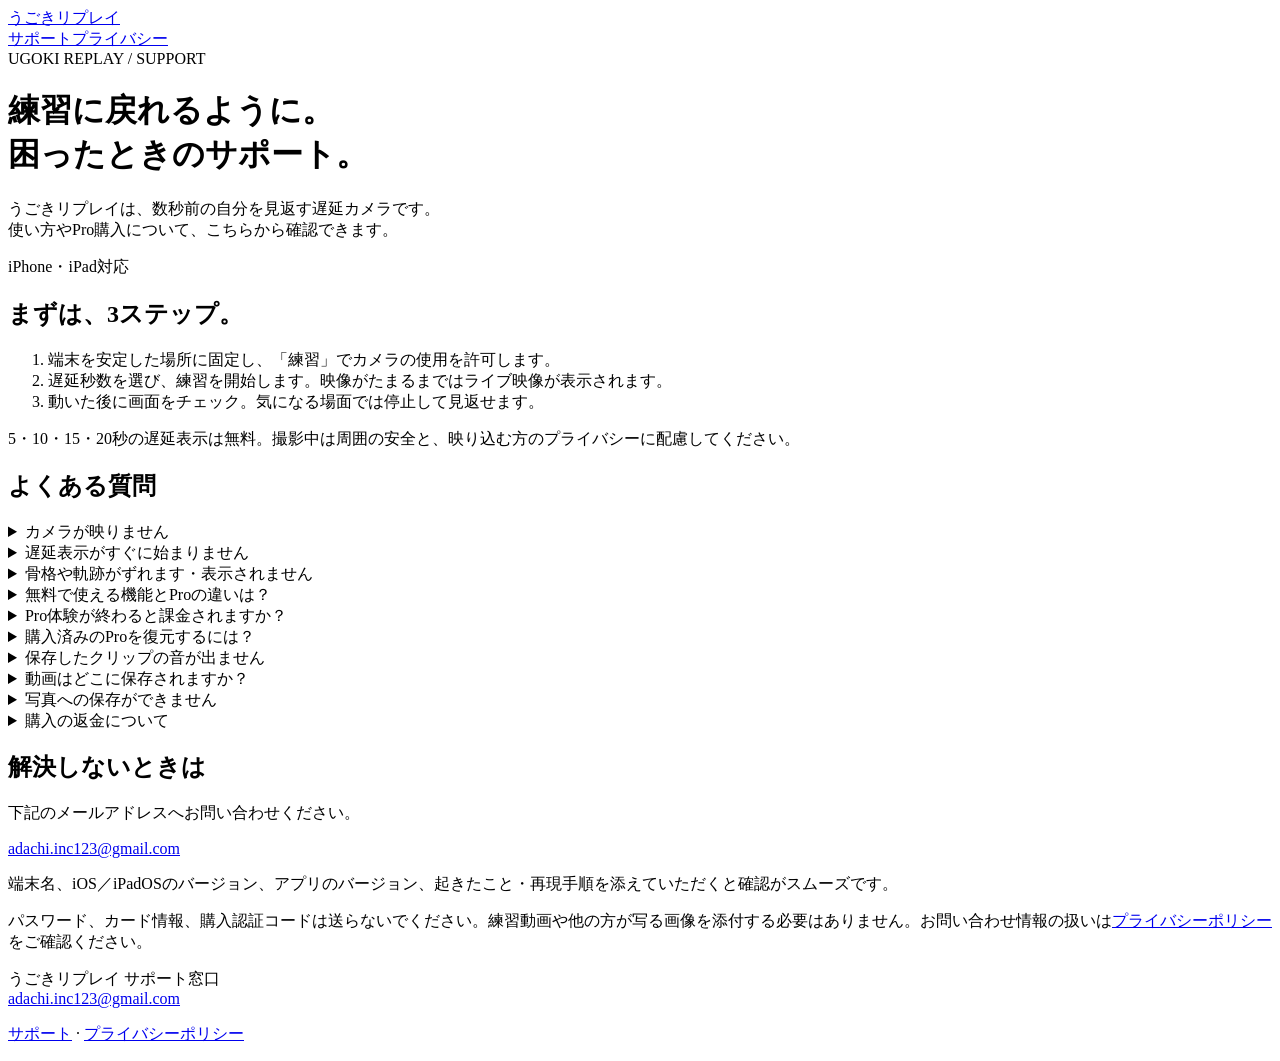
==== ugoki-replay/index.html @ 9cc6ca6f "Add Ugoki Replay support page" ====
<!doctype html>
<html lang="ja"><head><meta charset="utf-8"><meta name="viewport" content="width=device-width, initial-scale=1"><title>サポート | うごきリプレイ</title><meta name="description" content="うごきリプレイの使い方、Proの購入・復元、動画保存に関するFAQとお問い合わせ窓口。"><meta name="theme-color" content="#0b1220"><link rel="stylesheet" href="style.css"></head><body>
<header><a href="./">うごきリプレイ</a><nav aria-label="メインナビゲーション"><a href="./">サポート</a><a href="privacy.html">プライバシー</a></nav></header>
<main><div class="hero"><span class="eyebrow">UGOKI REPLAY / SUPPORT</span><h1>練習に戻れるように。<br>困ったときのサポート。</h1><p class="lead">うごきリプレイは、数秒前の自分を見返す遅延カメラです。<br>使い方やPro購入について、こちらから確認できます。</p><span class="tag">iPhone・iPad対応</span></div>
<section class="card"><h2>まずは、3ステップ。</h2><ol><li>端末を安定した場所に固定し、「練習」でカメラの使用を許可します。</li><li>遅延秒数を選び、練習を開始します。映像がたまるまではライブ映像が表示されます。</li><li>動いた後に画面をチェック。気になる場面では停止して見返せます。</li></ol><p class="muted">5・10・15・20秒の遅延表示は無料。撮影中は周囲の安全と、映り込む方のプライバシーに配慮してください。</p></section>
<section class="card"><h2>よくある質問</h2>
<details><summary>カメラが映りません</summary><p>iPhone／iPadの「設定」で、うごきリプレイのカメラ権限を確認してください。他のカメラアプリを閉じ、アプリを再起動してお試しください。</p></details>
<details><summary>遅延表示がすぐに始まりません</summary><p>選択した秒数の映像がたまるまで、ライブ映像を表示します。端末を固定して、そのままお待ちください。</p></details>
<details><summary>骨格や軌跡がずれます・表示されません</summary><p>明るい場所で、1人の全身が画面に入るように調整してください。骨格・軌跡は推定表示で、暗所、速い動き、身体の隠れなどでずれる場合があります。採点や医療的な評価、正確な距離・速度の計測は行いません。</p></details>
<details><summary>無料で使える機能とProの違いは？</summary><p>無料では20秒までの遅延、前後カメラ切り替え、左右反転などが使えます。Proでは30・60秒遅延、スロー、コマ送り、骨格、軌跡、新規クリップ保存、保存クリップの左右反転が使えます。Proは買い切りで、サブスクリプションではありません。購入価格はアプリ内の表示をご確認ください。</p></details>
<details><summary>Pro体験が終わると課金されますか？</summary><p>自動課金はありません。Pro機能は1回5分、最大3回まで体験できます。購入する場合は、ご自身でApp Storeの購入手続きを行います。体験終了後も無料機能は使えます。</p></details>
<details><summary>購入済みのProを復元するには？</summary><p>購入時と同じApple AccountでApp Storeにサインインし、アプリの「設定」またはPro画面から「購入を復元」を実行してください。反映されない場合は通信状態を確認し、アプリを再起動してください。</p></details>
<details><summary>保存したクリップの音が出ません</summary><p>音声を含めて保存したクリップのみ、1倍速かつ音声をONにしたときに再生できます。スロー・倍速再生中や、練習中の遅延映像は無音です。</p></details>
<details><summary>動画はどこに保存されますか？</summary><p>作成したクリップはアプリ内に保存されます。写真への書き出しや共有は、ご自身の操作で行います。端末間の同期機能はありません。アプリの削除前に、残したい動画を写真などへ書き出してください。</p></details>
<details><summary>写真への保存ができません</summary><p>端末の空き容量と、設定の写真追加権限を確認してください。写真への保存時に許可を求めます。</p></details>
<details><summary>購入の返金について</summary><p>App Storeでの購入の返金はAppleの手続きで申請できます。<a href="https://reportaproblem.apple.com/">Appleの問題報告ページ</a>をご確認ください。返金の可否はAppleが判断します。</p></details></section>
<section class="card" id="contact"><h2>解決しないときは</h2><p>下記のメールアドレスへお問い合わせください。</p><p><a class="button" href="mailto:adachi.inc123@gmail.com?subject=%E3%81%86%E3%81%94%E3%81%8D%E3%83%AA%E3%83%97%E3%83%AC%E3%82%A4%E3%81%AE%E3%81%8A%E5%95%8F%E3%81%84%E5%90%88%E3%82%8F%E3%81%9B">adachi.inc123@gmail.com</a></p><p>端末名、iOS／iPadOSのバージョン、アプリのバージョン、起きたこと・再現手順を添えていただくと確認がスムーズです。</p><p class="muted">パスワード、カード情報、購入認証コードは送らないでください。練習動画や他の方が写る画像を添付する必要はありません。お問い合わせ情報の扱いは<a href="privacy.html">プライバシーポリシー</a>をご確認ください。</p></section></main><footer><p>うごきリプレイ サポート窓口<br><a href="mailto:adachi.inc123@gmail.com">adachi.inc123@gmail.com</a></p><p><a href="./">サポート</a> · <a href="privacy.html">プライバシーポリシー</a></p></footer></body></html>
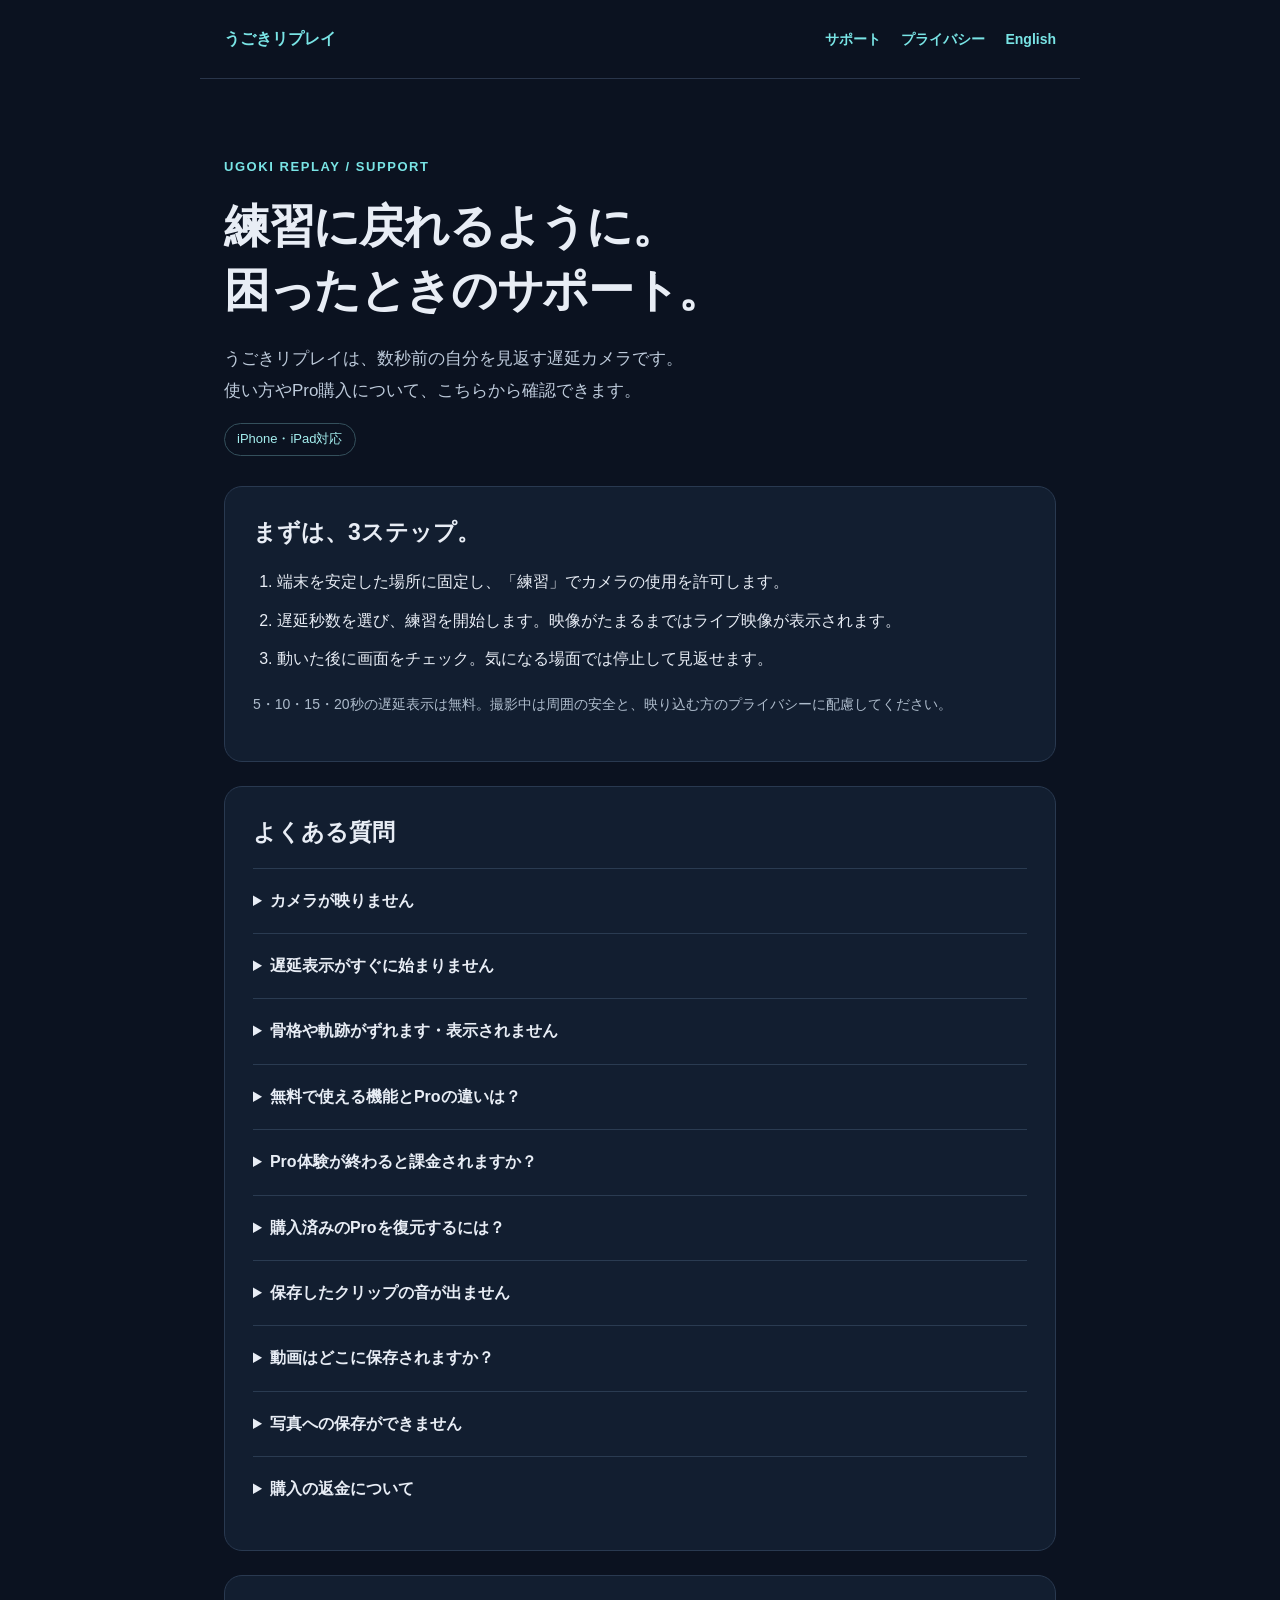
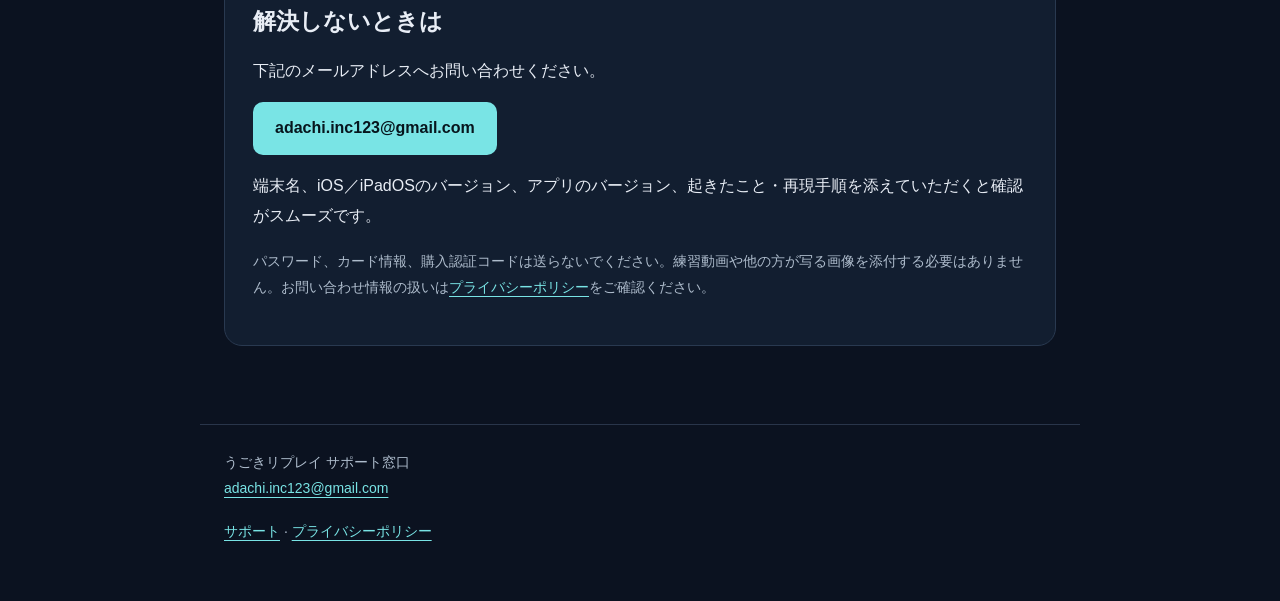
==== commit 545ee2aa: "Add English support and privacy pages" ====
--- a/ugoki-replay/index.html
+++ b/ugoki-replay/index.html
@@ -1,6 +1,6 @@
 <!doctype html>
 <html lang="ja"><head><meta charset="utf-8"><meta name="viewport" content="width=device-width, initial-scale=1"><title>サポート | うごきリプレイ</title><meta name="description" content="うごきリプレイの使い方、Proの購入・復元、動画保存に関するFAQとお問い合わせ窓口。"><meta name="theme-color" content="#0b1220"><link rel="stylesheet" href="style.css"></head><body>
-<header><a href="./">うごきリプレイ</a><nav aria-label="メインナビゲーション"><a href="./">サポート</a><a href="privacy.html">プライバシー</a></nav></header>
+<header><a href="./">うごきリプレイ</a><nav aria-label="メインナビゲーション"><a href="./">サポート</a><a href="privacy.html">プライバシー</a><a href="support-en.html" lang="en">English</a></nav></header>
 <main><div class="hero"><span class="eyebrow">UGOKI REPLAY / SUPPORT</span><h1>練習に戻れるように。<br>困ったときのサポート。</h1><p class="lead">うごきリプレイは、数秒前の自分を見返す遅延カメラです。<br>使い方やPro購入について、こちらから確認できます。</p><span class="tag">iPhone・iPad対応</span></div>
 <section class="card"><h2>まずは、3ステップ。</h2><ol><li>端末を安定した場所に固定し、「練習」でカメラの使用を許可します。</li><li>遅延秒数を選び、練習を開始します。映像がたまるまではライブ映像が表示されます。</li><li>動いた後に画面をチェック。気になる場面では停止して見返せます。</li></ol><p class="muted">5・10・15・20秒の遅延表示は無料。撮影中は周囲の安全と、映り込む方のプライバシーに配慮してください。</p></section>
 <section class="card"><h2>よくある質問</h2>
--- a/ugoki-replay/style.css
+++ b/ugoki-replay/style.css
@@ -0,0 +1 @@
+*{box-sizing:border-box}html{color-scheme:dark;scroll-behavior:smooth}body{margin:0;background:#0b1220;color:#e8edf5;font-family:-apple-system,BlinkMacSystemFont,"Hiragino Sans","Noto Sans JP",sans-serif;line-height:1.9}a{color:#79e4e5;text-underline-offset:4px}a:hover{color:#b8ffff}a:focus-visible,summary:focus-visible{outline:3px solid #79e4e5;outline-offset:5px}header,main,footer{max-width:880px;margin:auto;padding:24px}header{display:flex;justify-content:space-between;gap:20px;align-items:center;border-bottom:1px solid #29354a}header a{font-weight:700;text-decoration:none}nav{display:flex;gap:20px;font-size:14px}.hero{padding:48px 0 30px}.eyebrow{color:#79e4e5;font-size:13px;letter-spacing:.12em;font-weight:700}h1{font-size:clamp(30px,6vw,46px);line-height:1.4;letter-spacing:-.03em;margin:12px 0 20px}h2{font-size:23px;line-height:1.5;margin:0 0 18px}h3{font-size:17px;margin:24px 0 6px}p{margin:0 0 16px}.lead{color:#becbdb;font-size:17px}.card{padding:28px;background:#121e30;border:1px solid #293950;border-radius:18px;margin:0 0 24px}.tag{display:inline-block;border:1px solid #34505c;border-radius:30px;padding:3px 12px;color:#a4eeee;font-size:13px}.button{display:inline-block;background:#79e4e5;color:#07151d;font-weight:700;text-decoration:none;padding:11px 22px;border-radius:10px;overflow-wrap:anywhere}.button:hover{background:#b8ffff;color:#07151d}.muted,footer{color:#aebccc;font-size:14px}ol,ul{padding-left:1.5em}li{margin:8px 0}details{border-top:1px solid #2a3b51;padding:17px 0}summary{font-weight:700;cursor:pointer}details p{margin:12px 0 0}footer{border-top:1px solid #29354a;margin-top:30px;padding-bottom:40px}.contents{display:flex;gap:12px 20px;flex-wrap:wrap;font-size:14px}.policy section{margin:32px 0}.policy h2{font-size:21px}table{border-collapse:collapse;width:100%;font-size:14px}th,td{border-bottom:1px solid #304058;padding:12px;text-align:left;vertical-align:top}th{width:28%;color:#a4eeee}section[id]{scroll-margin-top:24px}@media(max-width:560px){header,main,footer{padding:20px}header{align-items:flex-start;flex-direction:column;gap:8px}nav{gap:16px}.hero{padding-top:30px}.card{padding:22px}h2{font-size:21px}th,td{padding:10px 6px}}
